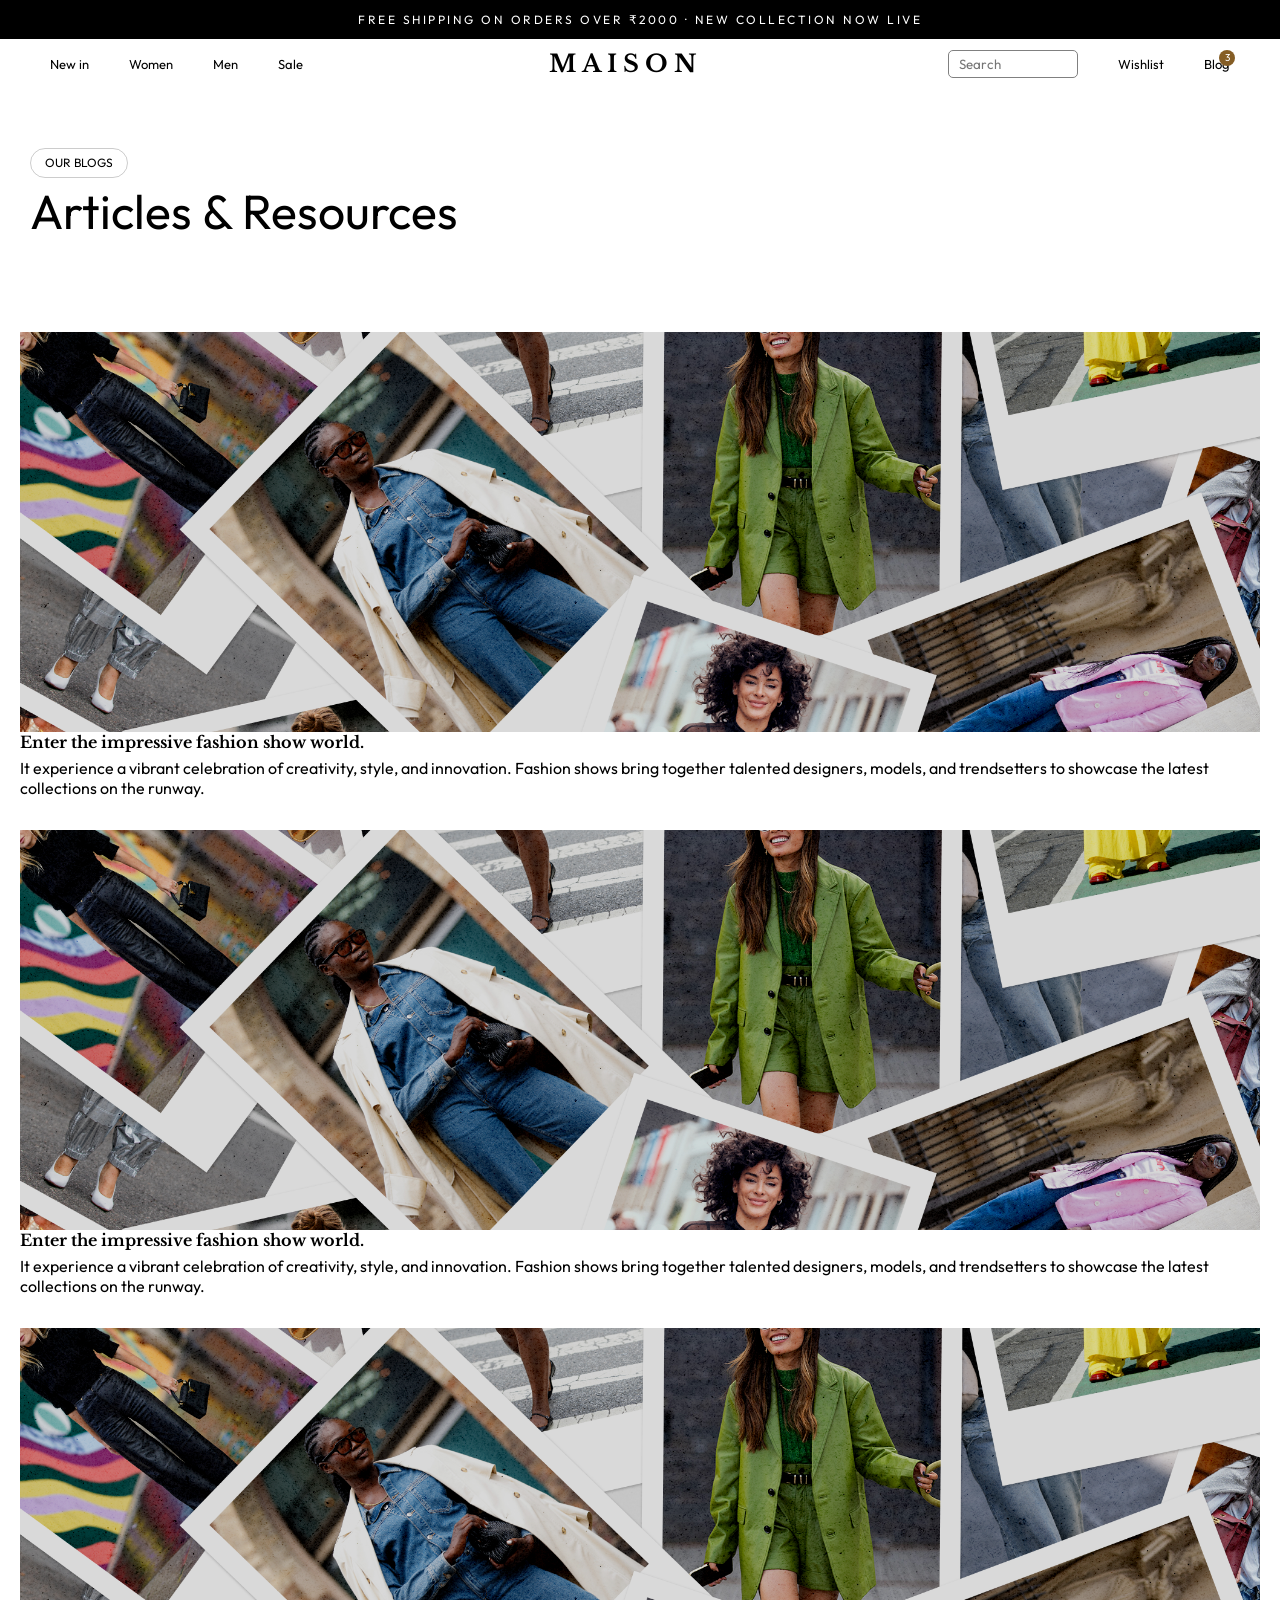
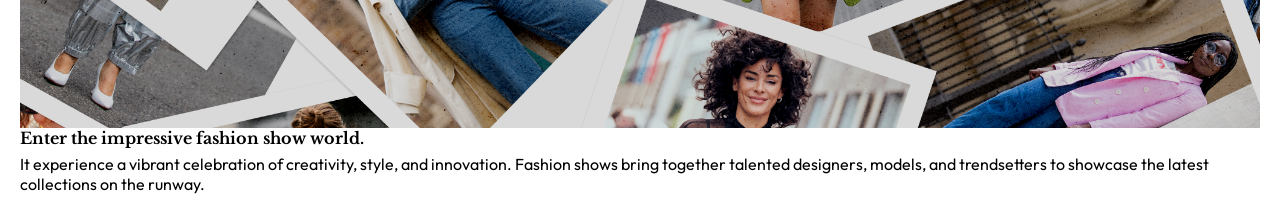
==== blog.html @ 7cfd33de "feat:edited" ====
<!DOCTYPE html>
<html lang="en">

<head>
    <meta charset="UTF-8">
    <meta name="viewport" content="width=device-width, initial-scale=1.0">
    <title>Document</title>
    <link rel="stylesheet" href="blog.css">
    <link rel="preconnect" href="https://fonts.googleapis.com">
    <link rel="preconnect" href="https://fonts.gstatic.com" crossorigin>
    <link
        href="https://fonts.googleapis.com/css2?family=Libre+Baskerville:ital,wght@0,400..700;1,400..700&family=Outfit:wght@100..900&display=swap"
        rel="stylesheet">
</head>

<body>
    <div class="top-header">
        <p>Free shipping on orders over ₹2000 · New collection now live</p>
    </div>
    <div class="header-div">
        <nav class="left-header">
            <ul class="left-ul">
                <li><a class="new-in" href="index.html">New in</a></li>
                <li><a class="women" href="women.html">Women</a></li>
                <li><a class="men" href="men.html">Men</a></li>
                <li><a class="sale" href="sale.html">Sale</a></li>
            </ul>
        </nav>
        <h2 class="main-header">
            MAISON
        </h2>
        <nav class="right-header">
            <ul class="right-ul">
                <input class="search" type="search" name="search" placeholder="Search">
                <li><a href="wishlist.html">Wishlist</a></li>
                <li><a href="#">Blog <span>3</span></a></li>
            </ul>
        </nav>
        <button class="menu-btn">
            <img src="./assets/menu.svg" alt="menu icon">
        </button>
    </div>
    <div class="head">
        <div class="blog">Our blogs</div>
        <h1>Articles & Resources</h1>
    </div>
    <section class="section-left">
    <div class="left-heads">
        <div class="left-blog">
            <div class="left-head">
                <img src="blog image/blog image 1.png" alt="">
            </div>
            <h1>Enter the impressive fashion show world.</h1>
            <p>It experience a vibrant celebration of creativity, style,
                and innovation. Fashion shows bring together talented designers,
                models, and trendsetters to showcase the latest collections on the runway.</p>
        </div>
        <div class="left-blog">
            <div class="left-head">
                <img src="blog image/blog image 1.png" alt="">
            </div>
            <h1>Enter the impressive fashion show world.</h1>
            <p>It experience a vibrant celebration of creativity, style,
                and innovation. Fashion shows bring together talented designers,
                models, and trendsetters to showcase the latest collections on the runway.</p>
        </div>
        <div class="left-blog">
            <div class="left-head">
                <img src="blog image/blog image 1.png" alt="">
            </div>
            <h1>Enter the impressive fashion show world.</h1>
            <p>It experience a vibrant celebration of creativity, style,
                and innovation. Fashion shows bring together talented designers,
                models, and trendsetters to showcase the latest collections on the runway.</p>
        </div>
    </div>
    </section>
</body>

</html>
---- blog.css ----
* {
    margin: 0;
    padding: 0;
    box-sizing: border-box;
    font-family: 'Outfit', sans-serif;
}



.header {
    display: grid;
    background-color: #fafaf8;
    border: 1px solid #fafaf8;
}

.header-div {
    display: flex;
    position: sticky;
    top: 0;
    justify-content: space-between;
    align-items: center;
    padding: 20px 10px;
    background-color: white;
    border-bottom: 20px;
    z-index: 10;
}

.top-header {
    background: black;
    color: white;
    font-family: Arial, Helvetica, sans-serif;
    text-align: center;
    padding: 12px;
    font-size: 0.75rem;
    letter-spacing: 2.5px;
    text-transform: uppercase;
}

.left-header {
    font-size: 13px;
    display: none;
}

.left-ul {
    display: flex;
    list-style-type: none;
    gap: 40px;
    display: none;
}

.left-ul li a {
    text-decoration: none;
    color: black;
}

.right-header {
    font-size: 13px;
    display: flex;
    align-items: center;
}

.search {
    border-radius: 5px;
    padding-inline: 5px;
    padding: 5px 10px;
    width: 130px;
    border-style: none;
    border: 1px solid gray;
    outline: none;
}

/* .search::placeholder{
    color: black;
} */

.right-ul {
    display: flex;
    /* background-color: black; */
    align-items: center;
    color: black;
    list-style-type: none;
    text-decoration: none;
    gap: 40px;
    text-decoration-line: none;
    display: none;

}

.right-ul span {
    display: inline-block;
    background-color: #855d25;
    border-radius: 50%;
    height: 16px;
    width: 16px;
    display: flex;
    justify-content: center;
    align-items: center;
    position: absolute;
    font-size: 10px;
    color: white;
    top: -6px;
    right: -5px;

}

.right-ul li a {
    text-decoration: none;
    color: black;
    position: relative;
}

/* .right-header {
    background-color: rgb(218, 21, 14);
    display: flex;
    justify-content: center;
    align-items: center;
    text-decoration: none;
} */

.main-header {
    padding: 0 10px;
    text-align: center;
    font-family: 'Libre Baskerville', serif;
    font-size: 1.5rem;
    letter-spacing: 6px;
    text-transform: capitalize;
    text-align: center;
    font-style: normal;

}


.menu-btn {
    width: 20px;
    height: 20px;
    /* background: none; */
    color: black;
    border-style: none;
}

.menu-btn img {
    width: 100%;
    height: 100%;
}

/* header */


@media (min-width:576px) {
    .right-ul {
        display: flex;
    }

    .header-div {
        padding: 10px 20px;
    }
}


@media (min-width:766px) {
    .menu-btn {
        display: none;
    }

    .left-header {
        display: flex;
    }

    .left-ul {
        display: flex;
    }

    .header-div {
        padding: 10px 30px;
    }

    .section {
        flex-direction: row;
    }
}

@media (min-width:1015px) {
    .header-div {
        padding: 10px 50px;
    }
}

.head {
    grid-row-gap: 2px;
    flex-direction: column;
    align-items: flex-start;
    display: flex;
    padding-top: 60px;
    padding-bottom: 60px;
    margin-left: 30px;

}

.blog {
    grid-column-gap: 5px;
    text-transform: uppercase;
    border: 1px solid rgba(0, 0, 0, .2);
    border-radius: 50px;
    align-items: center;
    padding: 8px 14px;
    font-size: 12px;
    line-height: 100%;
    display: flex;
}

.head h1 {
    color: #000000;
    margin-top: 0;
    margin-bottom: 10px;
    font-size: 48px;
    font-weight: 400;
    line-height: 130%;
}

.left-heads {
    display: grid;
    width: 100%;
    grid-template-columns: repeat(1, 1fr);
    gap: 2rem;
}

.left-head {
    height: 400px;
    width: 100%;
    overflow: hidden;
    position: relative;
    background-color: blue;
}

.left-head img {
    width: 100%;
    height: 100%;
    object-fit: cover;
}

.section-left {
    display: flex;
    flex-direction: column;
    padding: 20px;
}
.left-heads h1{
    font-size: 16px;
    font-family: 'Libre Baskerville', serif;
    margin: 0px 0px 6px;
}
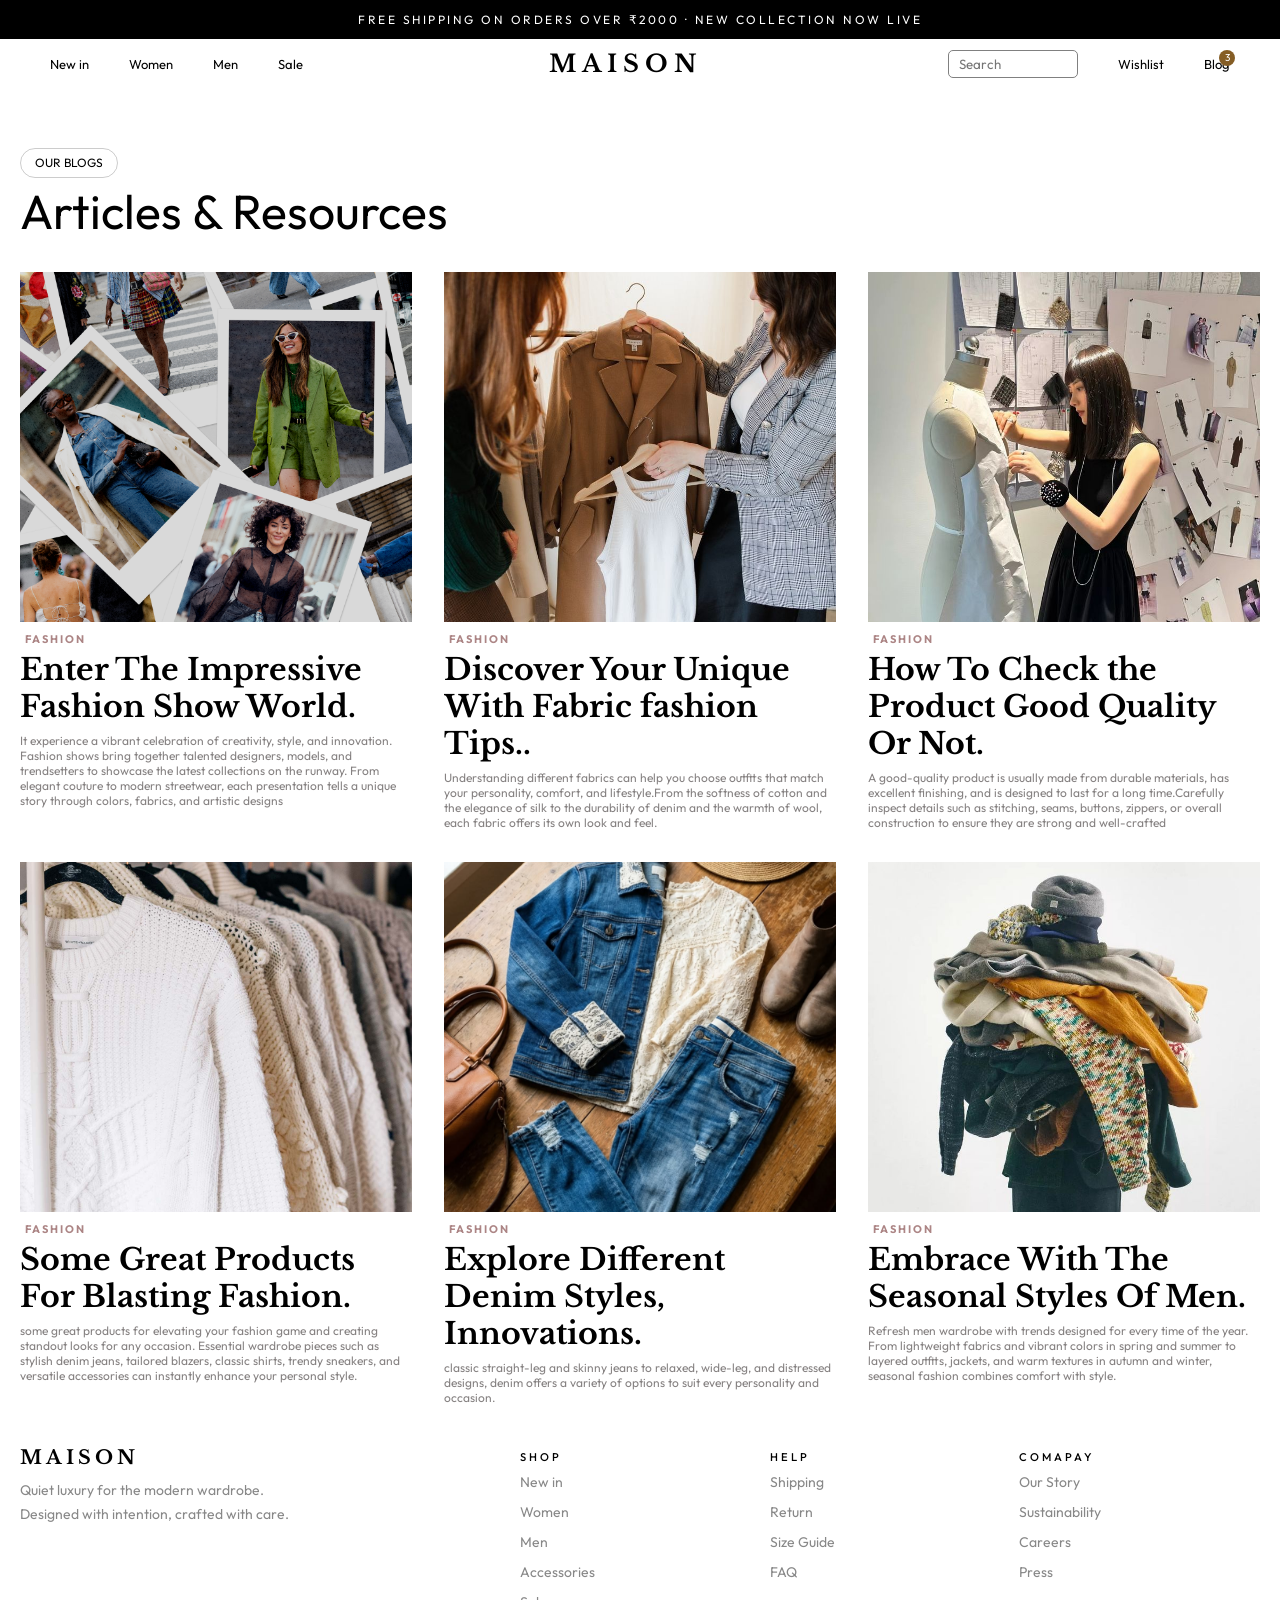
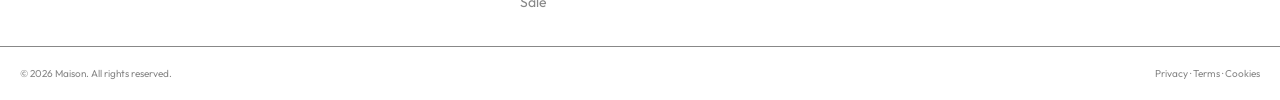
==== commit 65c68c79: "feat:added blog page" ====
--- a/blog.html
+++ b/blog.html
@@ -45,36 +45,121 @@
         <h1>Articles & Resources</h1>
     </div>
     <section class="section-left">
-    <div class="left-heads">
-        <div class="left-blog">
-            <div class="left-head">
-                <img src="blog image/blog image 1.png" alt="">
+        <div class="left-heads">
+            <div class="left-blog">
+                <div class="left-head">
+                    <img src="blog image/blog image 1.png" alt="">
+                </div>
+                <h3>FASHION</h3>
+                <h1>Enter The Impressive Fashion Show World.</h1>
+                <p>It experience a vibrant celebration of creativity, style,
+                    and innovation. Fashion shows bring together talented designers,
+                    models, and trendsetters to showcase the latest collections on the runway.
+                    From elegant couture to modern streetwear, each presentation tells a unique 
+                    story through colors, fabrics, and artistic designs</p>
             </div>
-            <h1>Enter the impressive fashion show world.</h1>
-            <p>It experience a vibrant celebration of creativity, style,
-                and innovation. Fashion shows bring together talented designers,
-                models, and trendsetters to showcase the latest collections on the runway.</p>
+            <div class="left-blog">
+                <div class="left-head">
+                    <img src="blog image/blog image2.jpg" alt="">
+                </div>
+                <h3>FASHION</h3>
+                <h1>Discover Your Unique With Fabric fashion Tips..</h1>
+                <p>Understanding different fabrics can help you
+                    choose outfits that match your personality,
+                     comfort, and lifestyle.From the softness
+                      of cotton and the elegance of silk to the durability of denim and the warmth of wool, each fabric offers its own look and feel.</p>
+            </div>
+            <div class="left-blog">
+                <div class="left-head">
+                    <img src="blog image/blog image 2.jpg" alt="">
+                </div>
+                <h3>FASHION</h3>
+                <h1>How To Check the Product Good Quality Or Not.</h1>
+                <p>A good-quality product is usually made from durable materials,
+                    has excellent finishing, and is designed to last for a long
+                     time.Carefully inspect details such as stitching, seams,
+                      buttons, zippers, or overall construction to ensure they
+                       are strong and well-crafted</p>
+            </div>
+            <div class="left-blog">
+                <div class="left-head">
+                    <img src="blog image/blog image 4.jpg" alt="">
+                </div>
+                <h3>FASHION</h3>
+                <h1>Some Great Products For Blasting Fashion.</h1>
+                <p>some great products for elevating your fashion 
+                    game and creating standout looks for any occasion.
+                     Essential wardrobe pieces such as stylish denim jeans,
+                      tailored blazers, classic shirts, trendy sneakers, and 
+                      versatile accessories can instantly enhance your personal style.</p>
+            </div>
+            <div class="left-blog">
+                <div class="left-head">
+                    <img src="blog image/blog image 5.jpg" alt="">
+                </div>
+                <h3>FASHION</h3>
+                <h1>Explore Different Denim Styles, Innovations.</h1>
+                <p>classic straight-leg and skinny jeans to relaxed, 
+                    wide-leg, and distressed designs, denim offers 
+                    a variety of options to suit every personality and occasion.</p>
+            </div>
+            <div class="left-blog">
+                <div class="left-head">
+                    <img src="blog image/blog image 6.jpg" alt="">
+                </div>
+                <h3>FASHION</h3>
+                <h1>Embrace With The Seasonal Styles Of  Men.</h1>
+                <p>Refresh men wardrobe with trends designed for every time of the year.
+                     From lightweight fabrics and vibrant colors in spring and summer to 
+                     layered outfits, jackets, and warm textures in autumn and winter, 
+                     seasonal fashion combines comfort with style.</p>
+            </div>
         </div>
-        <div class="left-blog">
-            <div class="left-head">
-                <img src="blog image/blog image 1.png" alt="">
+    </section>
+     <section class="footer-heads">
+            <div class="footer-head">
+                <div class="footer-div">
+                    <h2>Maison</h2>
+                    <p>Quiet luxury for the modern wardrobe. <br> Designed with intention, crafted with care.</p>
+                </div>
+                <div class="footer-div">
+                    <h4>SHOP</h4>
+                    <ul>
+                        <li><a href="#">New in</a></li>
+                        <li><a href="#">Women</a></li>
+                        <li><a href="#">Men</a></li>
+                        <li><a href="#">Accessories</a></li>
+                        <li><a href="#">Sale</a></li>
+                    </ul>
+                </div>
+                <div class="footer-div">
+                    <h4>HELP</h4>
+                    <ul>
+                        <li><a href="#">Shipping</a></li>
+                        <li><a href="#">Return</a></li>
+                        <li><a href="#">Size Guide</a></li>
+                        <li><a href="#">FAQ</a></li>
+                    </ul>
+                </div>
+                <div class="footer-div">
+                    <h4>COMAPAY</h4>
+                    <ul>
+                        <li><a href="#">Our Story</a></li>
+                        <li><a href="#">Sustainability</a></li>
+                        <li><a href="#">Careers</a></li>
+                        <li><a href="#">Press</a></li>
+                    </ul>
+                </div>
             </div>
-            <h1>Enter the impressive fashion show world.</h1>
-            <p>It experience a vibrant celebration of creativity, style,
-                and innovation. Fashion shows bring together talented designers,
-                models, and trendsetters to showcase the latest collections on the runway.</p>
-        </div>
-        <div class="left-blog">
-            <div class="left-head">
-                <img src="blog image/blog image 1.png" alt="">
+        </section>
+        <section class="footer-bottom">
+            <div class="footer-left">
+                © 2026 Maison. All rights reserved.
             </div>
-            <h1>Enter the impressive fashion show world.</h1>
-            <p>It experience a vibrant celebration of creativity, style,
-                and innovation. Fashion shows bring together talented designers,
-                models, and trendsetters to showcase the latest collections on the runway.</p>
-        </div>
-    </div>
-    </section>
+            <div class="footer-right">
+                Privacy · Terms · Cookies
+            </div>
+        </section>
 </body>
 
 </html>
--- a/blog.css
+++ b/blog.css
@@ -191,8 +191,8 @@
     align-items: flex-start;
     display: flex;
     padding-top: 60px;
-    padding-bottom: 60px;
-    margin-left: 30px;
+    /* padding-bottom: 60px; */
+    margin-left: 20px;
 
 }
 
@@ -225,11 +225,11 @@
 }
 
 .left-head {
-    height: 400px;
+    height: 350px;
     width: 100%;
     overflow: hidden;
     position: relative;
-    background-color: blue;
+    /* background-color: blue; */
 }
 
 .left-head img {
@@ -243,8 +243,122 @@
     flex-direction: column;
     padding: 20px;
 }
-.left-heads h1{
-    font-size: 16px;
+
+.left-heads h1 {
+    font-size: 23px;
     font-family: 'Libre Baskerville', serif;
-    margin: 0px 0px 6px;
+    margin: 0px 0px px;
+}
+
+.left-heads p {
+    margin-top: 8px;
+    font-size: 10px;
+    color: #868282;
+}
+
+.left-heads h3 {
+    font-size: 11px;
+    font-family: 'Outfit', sans-serif;
+    color: #ac8585;
+    letter-spacing: 2px;
+    text-transform: uppercase;
+    margin: 10px 0px 5px;
+    padding-left: 5px;
+
+}
+
+.left-blog {
+    /* background-color: blue; */
+    /* width: fit-content; */
+    width: 100%;
+    overflow: hidden;
+}
+
+@media (min-width:576px) {
+    .left-heads h1 {
+        font-size: 30px;
+    }
+}
+
+@media (min-width:766px) {
+    .left-heads {
+        grid-template-columns: repeat(2, 1fr);
+
+    }
+    .left-heads p{
+        font-size: 12px;
+    }
+}
+
+@media (min-width:1015px) {
+    .left-heads {
+        grid-template-columns: repeat(3, 1fr);
+
+    }
+}
+.footer-head{
+    display: grid;
+    grid-template-columns: 2fr;
+    gap: 3px;
+    background-color: white;
+    padding: 20px;
+}
+.footer-div{
+    margin-bottom: 15px;
+}
+.footer-div p{
+    margin-bottom: 20px;
+}
+.footer-div h2{
+    font-family: 'Libre Baskerville', serif;
+    font-size: 1.2rem;
+    letter-spacing: 4px;
+    text-transform: uppercase;
+    margin-bottom: 10px;
+}
+.footer-div p{
+    color: #888;
+    font-size: 14px;
+    line-height: 1.7;
+}
+.footer-div h4{
+    padding: 5px;
+    font-size: 0.7rem;
+    letter-spacing: 3px;
+    text-transform: uppercase;
+    margin-bottom:2px;
+    font-weight: 500;
+}
+.footer-div ul{
+    list-style: none;
+    display: flex;
+    flex-direction: column;
+    gap:10px;
+}
+.footer-div ul li a{
+    padding: 5px;
+    color: #888;
+    text-decoration: none;
+    font-size: 14px;
+}
+@media (min-width:576px) {
+    .footer-head{
+        grid-template-columns: 2fr 1fr 1fr 1fr;
+    }
+    .footer-div{
+        margin-right: 15px;
+    }
+}
+.footer-bottom{
+    display: flex;
+    justify-content: space-between;
+    border-top: 1px solid #888;
+    padding: 20px;
+    color: #888;
+}
+.footer-left {
+    font-size: 10px;
+}
+.footer-right {
+    font-size: 10px;
 }
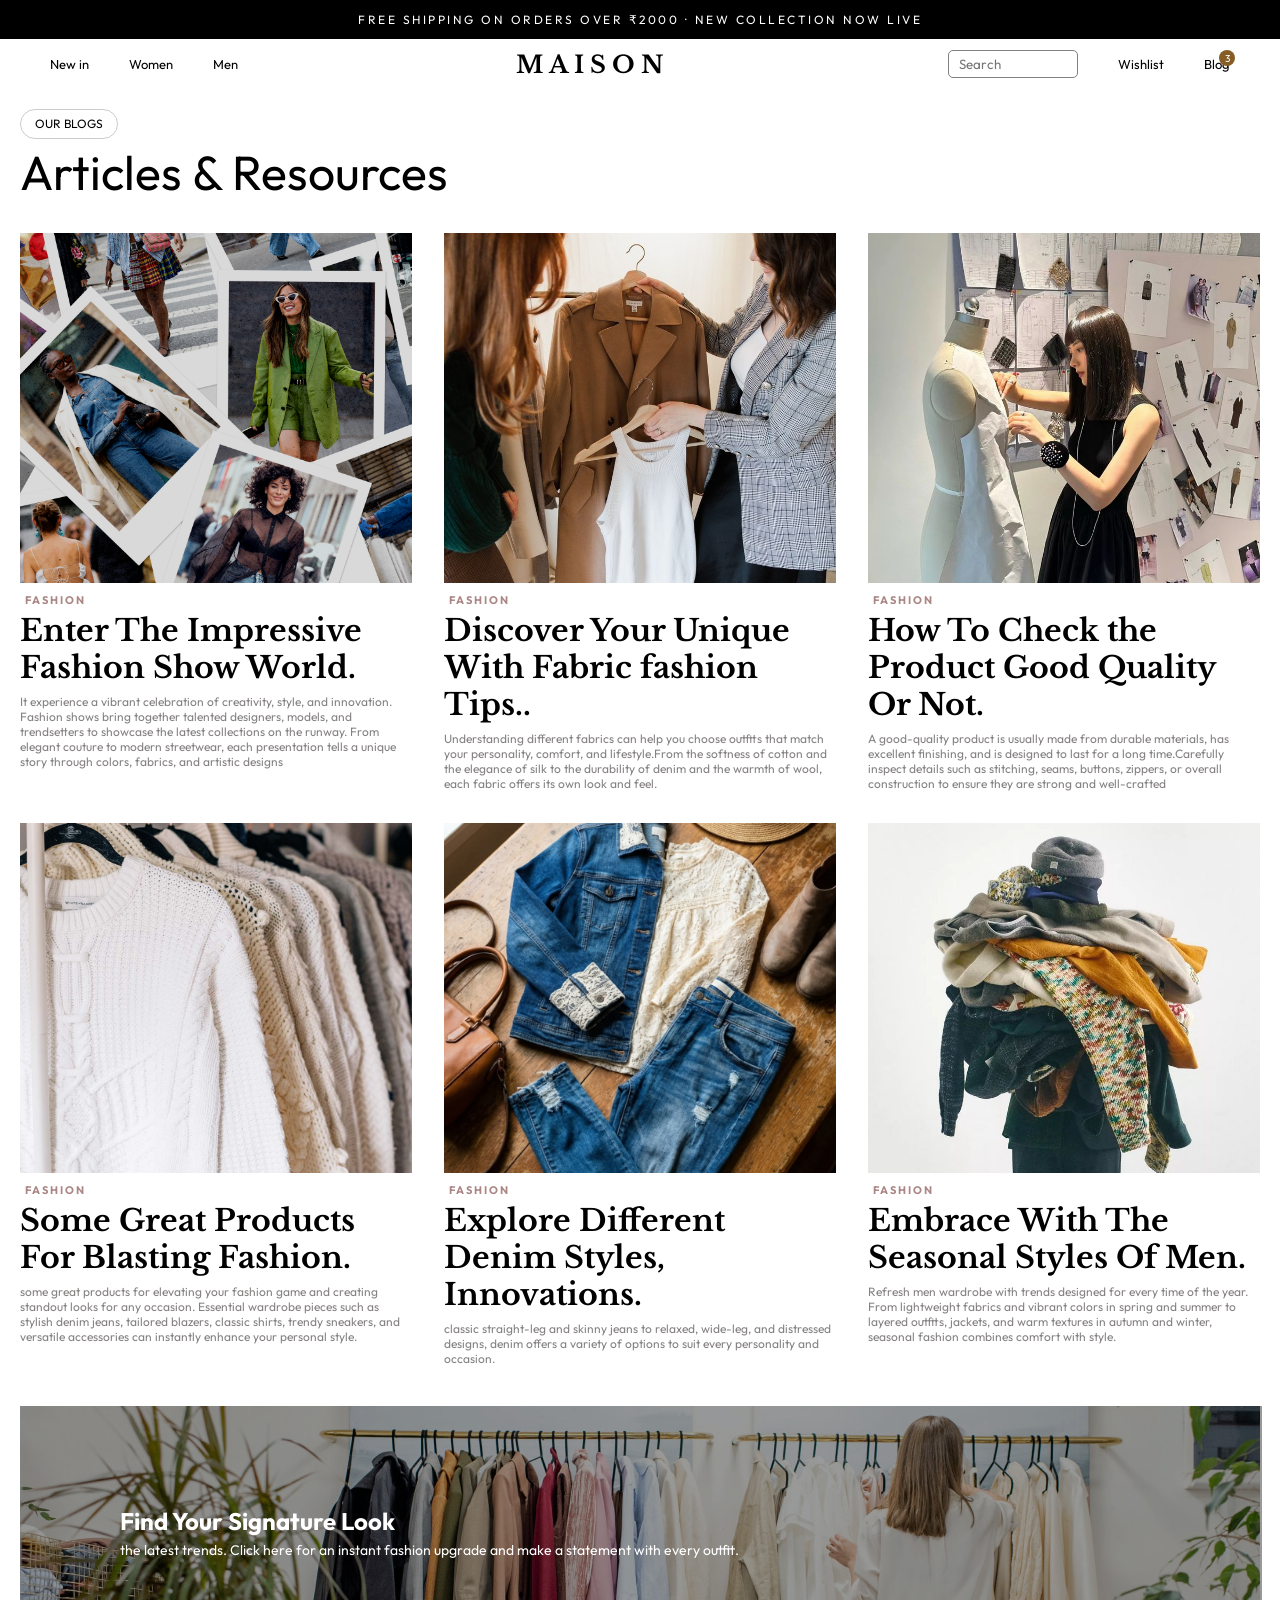
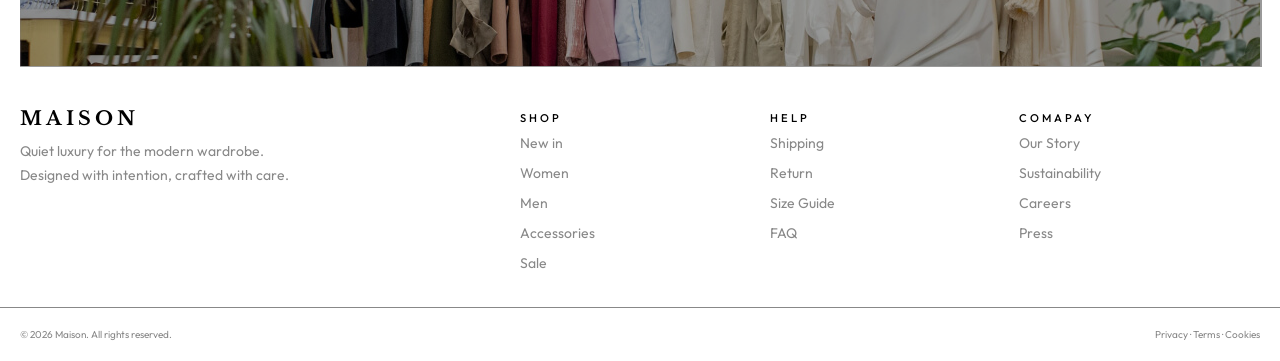
==== commit 21044dee: "feat:upgated blog pages" ====
--- a/blog.html
+++ b/blog.html
@@ -23,11 +23,11 @@
                 <li><a class="new-in" href="index.html">New in</a></li>
                 <li><a class="women" href="women.html">Women</a></li>
                 <li><a class="men" href="men.html">Men</a></li>
-                <li><a class="sale" href="sale.html">Sale</a></li>
+                <!-- <li><a class="sale" href="sale.html">Sale</a></li> -->
             </ul>
         </nav>
         <h2 class="main-header">
-            MAISON
+            <a href="index.html"> MAISON</a>
         </h2>
         <nav class="right-header">
             <ul class="right-ul">
@@ -48,118 +48,132 @@
         <div class="left-heads">
             <div class="left-blog">
                 <div class="left-head">
-                    <img src="blog image/blog image 1.png" alt="">
+                    <img src="blogimage/blog image 1.png" alt="image">
                 </div>
                 <h3>FASHION</h3>
                 <h1>Enter The Impressive Fashion Show World.</h1>
                 <p>It experience a vibrant celebration of creativity, style,
                     and innovation. Fashion shows bring together talented designers,
                     models, and trendsetters to showcase the latest collections on the runway.
-                    From elegant couture to modern streetwear, each presentation tells a unique 
+                    From elegant couture to modern streetwear, each presentation tells a unique
                     story through colors, fabrics, and artistic designs</p>
             </div>
             <div class="left-blog">
                 <div class="left-head">
-                    <img src="blog image/blog image2.jpg" alt="">
+                    <img src="blogimage/blog image2.jpg" alt="image">
                 </div>
                 <h3>FASHION</h3>
                 <h1>Discover Your Unique With Fabric fashion Tips..</h1>
                 <p>Understanding different fabrics can help you
                     choose outfits that match your personality,
-                     comfort, and lifestyle.From the softness
-                      of cotton and the elegance of silk to the durability of denim and the warmth of wool, each fabric offers its own look and feel.</p>
+                    comfort, and lifestyle.From the softness
+                    of cotton and the elegance of silk to the durability of denim and the warmth of wool, each fabric
+                    offers its own look and feel.</p>
             </div>
             <div class="left-blog">
                 <div class="left-head">
-                    <img src="blog image/blog image 2.jpg" alt="">
+                    <img src="blogimage/blog image 2.jpg" alt="image">
                 </div>
                 <h3>FASHION</h3>
                 <h1>How To Check the Product Good Quality Or Not.</h1>
                 <p>A good-quality product is usually made from durable materials,
                     has excellent finishing, and is designed to last for a long
-                     time.Carefully inspect details such as stitching, seams,
-                      buttons, zippers, or overall construction to ensure they
-                       are strong and well-crafted</p>
+                    time.Carefully inspect details such as stitching, seams,
+                    buttons, zippers, or overall construction to ensure they
+                    are strong and well-crafted</p>
             </div>
             <div class="left-blog">
                 <div class="left-head">
-                    <img src="blog image/blog image 4.jpg" alt="">
+                    <img src="blogimage/blog image 4.jpg" alt="image">
                 </div>
                 <h3>FASHION</h3>
                 <h1>Some Great Products For Blasting Fashion.</h1>
-                <p>some great products for elevating your fashion 
+                <p>some great products for elevating your fashion
                     game and creating standout looks for any occasion.
-                     Essential wardrobe pieces such as stylish denim jeans,
-                      tailored blazers, classic shirts, trendy sneakers, and 
-                      versatile accessories can instantly enhance your personal style.</p>
+                    Essential wardrobe pieces such as stylish denim jeans,
+                    tailored blazers, classic shirts, trendy sneakers, and
+                    versatile accessories can instantly enhance your personal style.</p>
             </div>
             <div class="left-blog">
                 <div class="left-head">
-                    <img src="blog image/blog image 5.jpg" alt="">
+                    <img src="blogimage/blog image 5.jpg" alt="image">
                 </div>
                 <h3>FASHION</h3>
                 <h1>Explore Different Denim Styles, Innovations.</h1>
-                <p>classic straight-leg and skinny jeans to relaxed, 
-                    wide-leg, and distressed designs, denim offers 
+                <p>classic straight-leg and skinny jeans to relaxed,
+                    wide-leg, and distressed designs, denim offers
                     a variety of options to suit every personality and occasion.</p>
             </div>
             <div class="left-blog">
                 <div class="left-head">
-                    <img src="blog image/blog image 6.jpg" alt="">
+                    <img src="blogimage/blog image 6.jpg" alt="image">
                 </div>
                 <h3>FASHION</h3>
-                <h1>Embrace With The Seasonal Styles Of  Men.</h1>
+                <h1>Embrace With The Seasonal Styles Of Men.</h1>
                 <p>Refresh men wardrobe with trends designed for every time of the year.
-                     From lightweight fabrics and vibrant colors in spring and summer to 
-                     layered outfits, jackets, and warm textures in autumn and winter, 
-                     seasonal fashion combines comfort with style.</p>
+                    From lightweight fabrics and vibrant colors in spring and summer to
+                    layered outfits, jackets, and warm textures in autumn and winter,
+                    seasonal fashion combines comfort with style.</p>
             </div>
         </div>
     </section>
-     <section class="footer-heads">
-            <div class="footer-head">
-                <div class="footer-div">
-                    <h2>Maison</h2>
-                    <p>Quiet luxury for the modern wardrobe. <br> Designed with intention, crafted with care.</p>
+    <section class="margin-image">
+        <div class="overlay"></div>
+        <div class="margin-inside">
+            <div class="margin-div">
+                <div class="margin-img">
+                    <!-- <img src="blog image/blog image 7.jpg" alt="image"> -->
                 </div>
-                <div class="footer-div">
-                    <h4>SHOP</h4>
-                    <ul>
-                        <li><a href="#">New in</a></li>
-                        <li><a href="#">Women</a></li>
-                        <li><a href="#">Men</a></li>
-                        <li><a href="#">Accessories</a></li>
-                        <li><a href="#">Sale</a></li>
-                    </ul>
-                </div>
-                <div class="footer-div">
-                    <h4>HELP</h4>
-                    <ul>
-                        <li><a href="#">Shipping</a></li>
-                        <li><a href="#">Return</a></li>
-                        <li><a href="#">Size Guide</a></li>
-                        <li><a href="#">FAQ</a></li>
-                    </ul>
-                </div>
-                <div class="footer-div">
-                    <h4>COMAPAY</h4>
-                    <ul>
-                        <li><a href="#">Our Story</a></li>
-                        <li><a href="#">Sustainability</a></li>
-                        <li><a href="#">Careers</a></li>
-                        <li><a href="#">Press</a></li>
-                    </ul>
-                </div>
+                <h2>Find Your Signature Look</h2>
+                <p> the latest trends. Click here for an instant fashion upgrade and make a statement with every
+                    outfit.</p>
             </div>
-        </section>
-        <section class="footer-bottom">
-            <div class="footer-left">
-                © 2026 Maison. All rights reserved.
+        </div>
+    </section>
+    <section class="footer-heads">
+        <div class="footer-head">
+            <div class="footer-div">
+                <h2>Maison</h2>
+                <p>Quiet luxury for the modern wardrobe. <br> Designed with intention, crafted with care.</p>
             </div>
-            <div class="footer-right">
-                Privacy · Terms · Cookies
+            <div class="footer-div">
+                <h4>SHOP</h4>
+                <ul>
+                    <li><a href="#">New in</a></li>
+                    <li><a href="#">Women</a></li>
+                    <li><a href="#">Men</a></li>
+                    <li><a href="#">Accessories</a></li>
+                    <li><a href="#">Sale</a></li>
+                </ul>
             </div>
-        </section>
+            <div class="footer-div">
+                <h4>HELP</h4>
+                <ul>
+                    <li><a href="#">Shipping</a></li>
+                    <li><a href="#">Return</a></li>
+                    <li><a href="#">Size Guide</a></li>
+                    <li><a href="#">FAQ</a></li>
+                </ul>
+            </div>
+            <div class="footer-div">
+                <h4>COMAPAY</h4>
+                <ul>
+                    <li><a href="#">Our Story</a></li>
+                    <li><a href="#">Sustainability</a></li>
+                    <li><a href="#">Careers</a></li>
+                    <li><a href="#">Press</a></li>
+                </ul>
+            </div>
+        </div>
+    </section>
+    <section class="footer-bottom">
+        <div class="footer-left">
+            © 2026 Maison. All rights reserved.
+        </div>
+        <div class="footer-right">
+            Privacy · Terms · Cookies
+        </div>
+    </section>
 </body>
 
 </html>
--- a/blog.css
+++ b/blog.css
@@ -117,7 +117,9 @@
     text-decoration: none;
 } */
 
-.main-header {
+.main-header a {
+    text-decoration: none;
+    color: black;
     padding: 0 10px;
     text-align: center;
     font-family: 'Libre Baskerville', serif;
@@ -126,7 +128,6 @@
     text-transform: capitalize;
     text-align: center;
     font-style: normal;
-
 }
 
 
@@ -190,7 +191,7 @@
     flex-direction: column;
     align-items: flex-start;
     display: flex;
-    padding-top: 60px;
+    padding-top: 20px;
     /* padding-bottom: 60px; */
     margin-left: 20px;
 
@@ -236,6 +237,12 @@
     width: 100%;
     height: 100%;
     object-fit: cover;
+}
+
+.left-head img:hover {
+    overflow-clip-margin: content-box;
+    overflow: clip;
+
 }
 
 .section-left {
@@ -285,7 +292,8 @@
         grid-template-columns: repeat(2, 1fr);
 
     }
-    .left-heads p{
+
+    .left-heads p {
         font-size: 12px;
     }
 }
@@ -296,69 +304,134 @@
 
     }
 }
-.footer-head{
+
+.footer-head {
     display: grid;
     grid-template-columns: 2fr;
     gap: 3px;
     background-color: white;
     padding: 20px;
 }
-.footer-div{
+
+.footer-div {
     margin-bottom: 15px;
 }
-.footer-div p{
+
+.footer-div p {
     margin-bottom: 20px;
 }
-.footer-div h2{
+
+.footer-div h2 {
     font-family: 'Libre Baskerville', serif;
     font-size: 1.2rem;
     letter-spacing: 4px;
     text-transform: uppercase;
     margin-bottom: 10px;
 }
-.footer-div p{
+
+.footer-div p {
     color: #888;
     font-size: 14px;
     line-height: 1.7;
 }
-.footer-div h4{
+
+.footer-div h4 {
     padding: 5px;
     font-size: 0.7rem;
     letter-spacing: 3px;
     text-transform: uppercase;
-    margin-bottom:2px;
+    margin-bottom: 2px;
     font-weight: 500;
 }
-.footer-div ul{
+
+.footer-div ul {
     list-style: none;
     display: flex;
     flex-direction: column;
-    gap:10px;
-}
-.footer-div ul li a{
+    gap: 10px;
+}
+
+.footer-div ul li a {
     padding: 5px;
     color: #888;
     text-decoration: none;
     font-size: 14px;
 }
+
 @media (min-width:576px) {
-    .footer-head{
+    .footer-head {
         grid-template-columns: 2fr 1fr 1fr 1fr;
     }
-    .footer-div{
+
+    .footer-div {
         margin-right: 15px;
     }
 }
-.footer-bottom{
+
+.footer-bottom {
     display: flex;
     justify-content: space-between;
     border-top: 1px solid #888;
+    background-image: url("");
     padding: 20px;
     color: #888;
 }
+
 .footer-left {
     font-size: 10px;
 }
+
 .footer-right {
     font-size: 10px;
-}+}
+
+.margin-image {
+    /* margin-left: 20px; */
+    padding: 20px;
+    width: 100%;
+    height: 300px;
+    position: static;
+    object-fit: cover;
+
+    /* background-position: 0 0, 50%;
+    background-repeat: repeat, no-repeat;
+    background-size: auto, cover; */
+}
+
+.margin-image .margin-inside {
+    background-image: url(blogimage/marginimage.jpg);
+    /* background-color: blue; */
+    height: 100%;
+    padding: 100px;
+    color: white;
+    object-fit: fill;
+    /* position: absolute; */
+}
+
+.margin-image .overlay{
+    width: 97%;
+    height: 261px;
+    background-color: black;
+    opacity: .4;
+    position: absolute;
+}
+.margin-div{
+    position: absolute;
+    /* gap: 100px; */
+    object-fit: cover;
+}
+
+.margin-div h2 {
+    /* display: flex; */
+    align-items: center;
+    /* background-color: blue; */
+    /* margin-top:20px; */
+    font-size: 24px;
+    margin-bottom: 5px;
+}
+.margin-div p{
+    font-size: 14px;
+}
+
+/* background-image: linear-gradient(rgba(255, 255, 255, 0.4), rgba(0, 0, 0, .4)),
+        url(blogimage/blogimage7.jpg); */
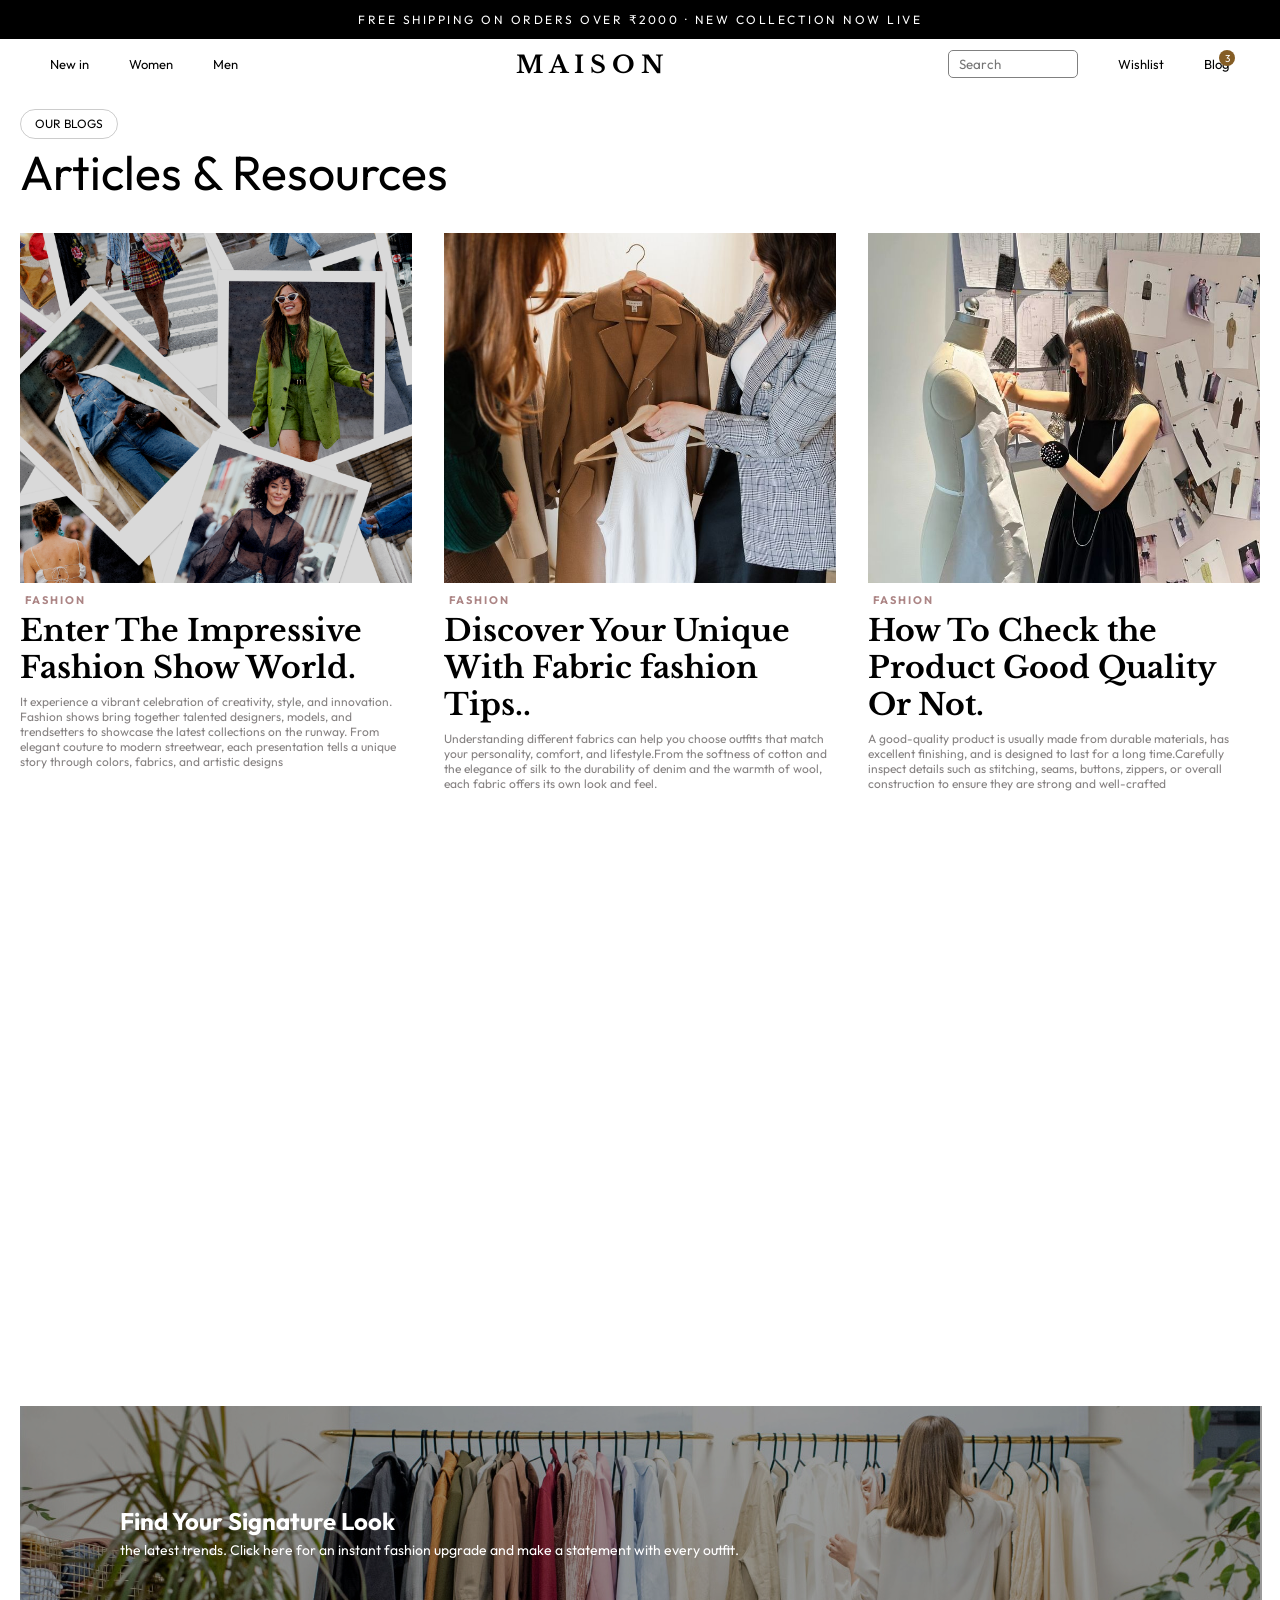
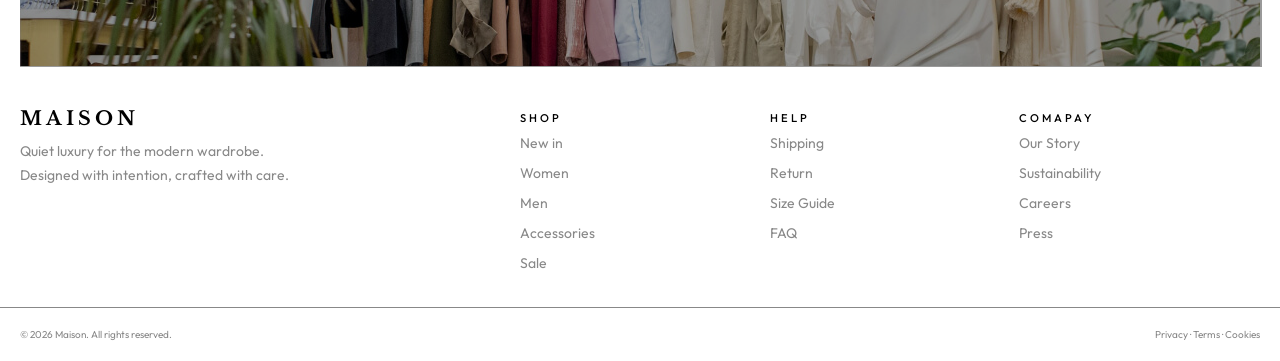
==== commit 9705fdce: "fear:added scrooling" ====
--- a/blog.html
+++ b/blog.html
@@ -4,10 +4,11 @@
 <head>
     <meta charset="UTF-8">
     <meta name="viewport" content="width=device-width, initial-scale=1.0">
-    <title>Document</title>
+    <title>MAISON</title>
     <link rel="stylesheet" href="blog.css">
     <link rel="preconnect" href="https://fonts.googleapis.com">
     <link rel="preconnect" href="https://fonts.gstatic.com" crossorigin>
+    <link href="https://unpkg.com/aos@2.3.1/dist/aos.css" rel="stylesheet">
     <link
         href="https://fonts.googleapis.com/css2?family=Libre+Baskerville:ital,wght@0,400..700;1,400..700&family=Outfit:wght@100..900&display=swap"
         rel="stylesheet">
@@ -36,9 +37,28 @@
                 <li><a href="#">Blog <span>3</span></a></li>
             </ul>
         </nav>
-        <button class="menu-btn">
+        <button id="menu" class="menu-btn">
             <img src="./assets/menu.svg" alt="menu icon">
         </button>
+    </div>
+    <div id="remove" class="side-bar">
+        <div class="icon-div">
+            <button id="remove-btn" class="side-button">
+                <img src="./assets/remove.png" alt="menu icon">
+            </button>
+
+        </div>
+        <nav class="side-nav">
+            <ul class="side-ul">
+                <input type="search" name="search" placeholder="Search">
+                <li><a href="index.html">New in</a></li>
+                <li><a href="women.html">Women</a></li>
+                <li><a href="men.html">Men</a></li>
+                <!-- <li><a class="sale" href="sale.html">Sale</a></li> -->
+                <li><a href="wishlist.html">Wishlist</a></li>
+                <li><a href="blog.html">Blog <span>3</span></a></li>
+            </ul>
+        </nav>
     </div>
     <div class="head">
         <div class="blog">Our blogs</div>
@@ -46,7 +66,8 @@
     </div>
     <section class="section-left">
         <div class="left-heads">
-            <div class="left-blog">
+            <div class="left-blog" data-aos="fade-up"
+     data-aos-duration="1500">
                 <div class="left-head">
                     <img src="blogimage/blog image 1.png" alt="image">
                 </div>
@@ -58,7 +79,8 @@
                     From elegant couture to modern streetwear, each presentation tells a unique
                     story through colors, fabrics, and artistic designs</p>
             </div>
-            <div class="left-blog">
+            <div class="left-blog" data-aos="fade-up"
+     data-aos-duration="1500">
                 <div class="left-head">
                     <img src="blogimage/blog image2.jpg" alt="image">
                 </div>
@@ -70,7 +92,8 @@
                     of cotton and the elegance of silk to the durability of denim and the warmth of wool, each fabric
                     offers its own look and feel.</p>
             </div>
-            <div class="left-blog">
+            <div class="left-blog" data-aos="fade-up"
+     data-aos-duration="1500">
                 <div class="left-head">
                     <img src="blogimage/blog image 2.jpg" alt="image">
                 </div>
@@ -82,7 +105,8 @@
                     buttons, zippers, or overall construction to ensure they
                     are strong and well-crafted</p>
             </div>
-            <div class="left-blog">
+            <div class="left-blog" data-aos="fade-up"
+     data-aos-duration="1500">
                 <div class="left-head">
                     <img src="blogimage/blog image 4.jpg" alt="image">
                 </div>
@@ -94,7 +118,8 @@
                     tailored blazers, classic shirts, trendy sneakers, and
                     versatile accessories can instantly enhance your personal style.</p>
             </div>
-            <div class="left-blog">
+            <div class="left-blog" data-aos="fade-up"
+     data-aos-duration="1500">
                 <div class="left-head">
                     <img src="blogimage/blog image 5.jpg" alt="image">
                 </div>
@@ -104,7 +129,8 @@
                     wide-leg, and distressed designs, denim offers
                     a variety of options to suit every personality and occasion.</p>
             </div>
-            <div class="left-blog">
+            <div class="left-blog"data-aos="fade-up"
+     data-aos-duration="1500">
                 <div class="left-head">
                     <img src="blogimage/blog image 6.jpg" alt="image">
                 </div>
@@ -134,7 +160,7 @@
         <div class="footer-head">
             <div class="footer-div">
                 <h2>Maison</h2>
-                <p>Quiet luxury for the modern wardrobe. <br> Designed with intention, crafted with care.</p>
+                <p>Quiet luxury for the modern wardrobe.<br> Designed with intention, crafted with care.</p>
             </div>
             <div class="footer-div">
                 <h4>SHOP</h4>
@@ -174,6 +200,11 @@
             Privacy · Terms · Cookies
         </div>
     </section>
+    <script src="java/java.js"></script>
+    <script src="https://unpkg.com/aos@2.3.1/dist/aos.js"></script>
+    <script>
+        AOS.init();
+    </script>
 </body>
 
 </html>
--- a/blog.css
+++ b/blog.css
@@ -15,7 +15,7 @@
 
 .header-div {
     display: flex;
-    position: sticky;
+    /* position: sticky; */
     top: 0;
     justify-content: space-between;
     align-items: center;
@@ -143,6 +143,91 @@
     width: 100%;
     height: 100%;
 }
+.side-bar {
+    position: fixed;
+    /* top: 100px; */
+    /* display:none; */
+    translate: -100%;
+    height: 100vh;
+    width: 300px;
+    background-color: rgb(0, 0, 0);
+    /* display:flex; */
+}
+
+.side-nav {
+    display: flex;
+    /* top:200px; */
+    justify-content: center;
+    align-items: center;
+    /* padding: 20px 10px; */
+    /* background-color: white; */
+    /* border-bottom: 20px; */
+    z-index: 300;
+}
+.side-ul {
+    list-style-type: none;
+    /* margin-top: 20px; */
+}
+
+.side-ul input {
+    width: 120px;
+
+}
+
+.side-ul li {
+    /* color: white; */
+    display: grid;
+    align-items: start;
+    justify-content: start;
+}
+
+.side-ul span {
+    display: inline-block;
+    background-color: #9c0202;
+    border-radius: 50%;
+    height: 16px;
+    width: 16px;
+    display: flex;
+    justify-content: center;
+    align-items: center;
+    position: absolute;
+    font-size: 10px;
+    color: white;
+    left: 147px;
+    /* bottom: 160px; */
+}
+
+.side-ul li a {
+    /* margin: 20px 00px 00px 80px; */
+    font-size: 29px;
+    text-decoration: none;
+    color: rgb(255, 255, 255);
+    display: flex;
+    align-items: start;
+    justify-content: start;
+    padding: 5px;
+}
+
+.icon-div button {
+    /* background-color:none; */
+    background: none;
+}
+
+.side-button {
+    color: none;
+    background-color: none;
+    border: none;
+}
+
+.side-button img {
+    width: 50px;
+    /* display: ; */
+    align-items: end;
+    justify-content: end;
+    margin-left: 250px;
+    /* color: none; */
+
+}
 
 /* header */
 
@@ -230,6 +315,7 @@
     width: 100%;
     overflow: hidden;
     position: relative;
+    /* z-index: 0; */
     /* background-color: blue; */
 }
 
@@ -237,6 +323,8 @@
     width: 100%;
     height: 100%;
     object-fit: cover;
+    z-index: -1;
+    position: relative;
 }
 
 .left-head img:hover {
@@ -246,6 +334,7 @@
 }
 
 .section-left {
+    /* position: fixed; */
     display: flex;
     flex-direction: column;
     padding: 20px;
@@ -423,6 +512,7 @@
 
 .margin-div h2 {
     /* display: flex; */
+    /* position: fixed; */
     align-items: center;
     /* background-color: blue; */
     /* margin-top:20px; */
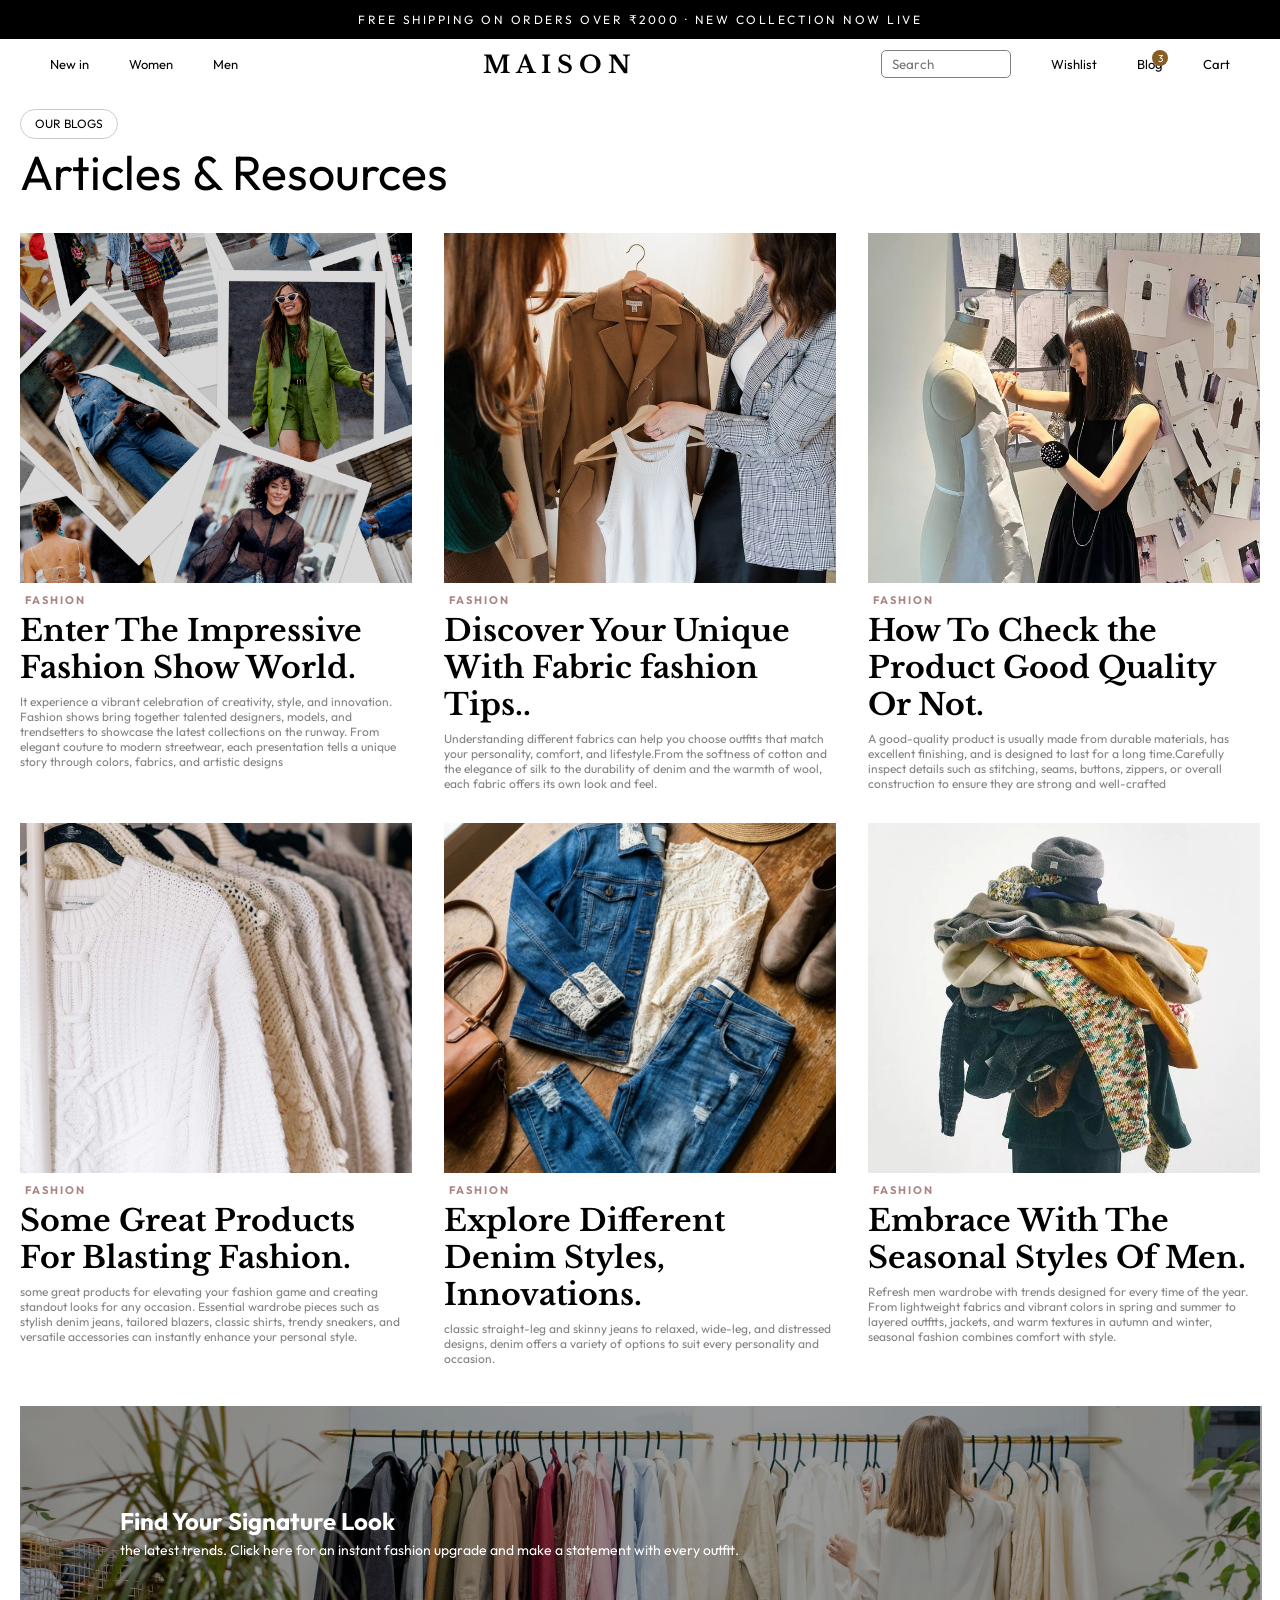
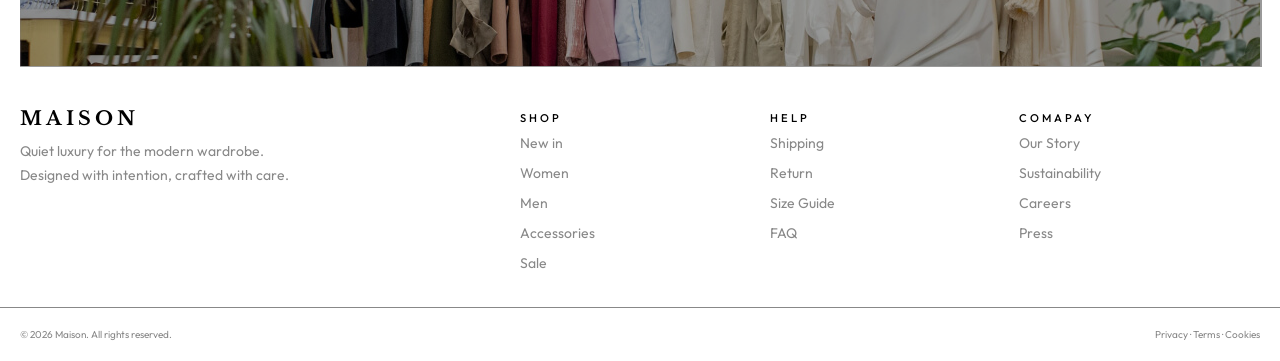
==== commit f17e5080: "feat:edited" ====
--- a/blog.html
+++ b/blog.html
@@ -35,6 +35,7 @@
                 <input class="search" type="search" name="search" placeholder="Search">
                 <li><a href="wishlist.html">Wishlist</a></li>
                 <li><a href="#">Blog <span>3</span></a></li>
+                 <li><a href="cart.html">Cart</a></li>
             </ul>
         </nav>
         <button id="menu" class="menu-btn">
@@ -57,6 +58,7 @@
                 <!-- <li><a class="sale" href="sale.html">Sale</a></li> -->
                 <li><a href="wishlist.html">Wishlist</a></li>
                 <li><a href="blog.html">Blog <span>3</span></a></li>
+                 <li><a href="cart.html">Cart</a></li>
             </ul>
         </nav>
     </div>
@@ -165,17 +167,17 @@
             <div class="footer-div">
                 <h4>SHOP</h4>
                 <ul>
-                    <li><a href="#">New in</a></li>
-                    <li><a href="#">Women</a></li>
-                    <li><a href="#">Men</a></li>
+                    <li><a href="index.html">New in</a></li>
+                    <li><a href="women.html">Women</a></li>
+                    <li><a href="men.html">Men</a></li>
                     <li><a href="#">Accessories</a></li>
-                    <li><a href="#">Sale</a></li>
+                    <li><a href="cart.html">Sale</a></li>
                 </ul>
             </div>
             <div class="footer-div">
                 <h4>HELP</h4>
                 <ul>
-                    <li><a href="#">Shipping</a></li>
+                    <li><a href="cart.html">Shipping</a></li>
                     <li><a href="#">Return</a></li>
                     <li><a href="#">Size Guide</a></li>
                     <li><a href="#">FAQ</a></li>
@@ -184,7 +186,7 @@
             <div class="footer-div">
                 <h4>COMAPAY</h4>
                 <ul>
-                    <li><a href="#">Our Story</a></li>
+                    <li><a href="blog.html">Our Story</a></li>
                     <li><a href="#">Sustainability</a></li>
                     <li><a href="#">Careers</a></li>
                     <li><a href="#">Press</a></li>
--- a/blog.css
+++ b/blog.css
@@ -137,6 +137,8 @@
     /* background: none; */
     color: black;
     border-style: none;
+    margin-right: 10px;
+
 }
 
 .menu-btn img {
@@ -152,6 +154,8 @@
     width: 300px;
     background-color: rgb(0, 0, 0);
     /* display:flex; */
+     z-index: 100;
+    top: 0;
 }
 
 .side-nav {
